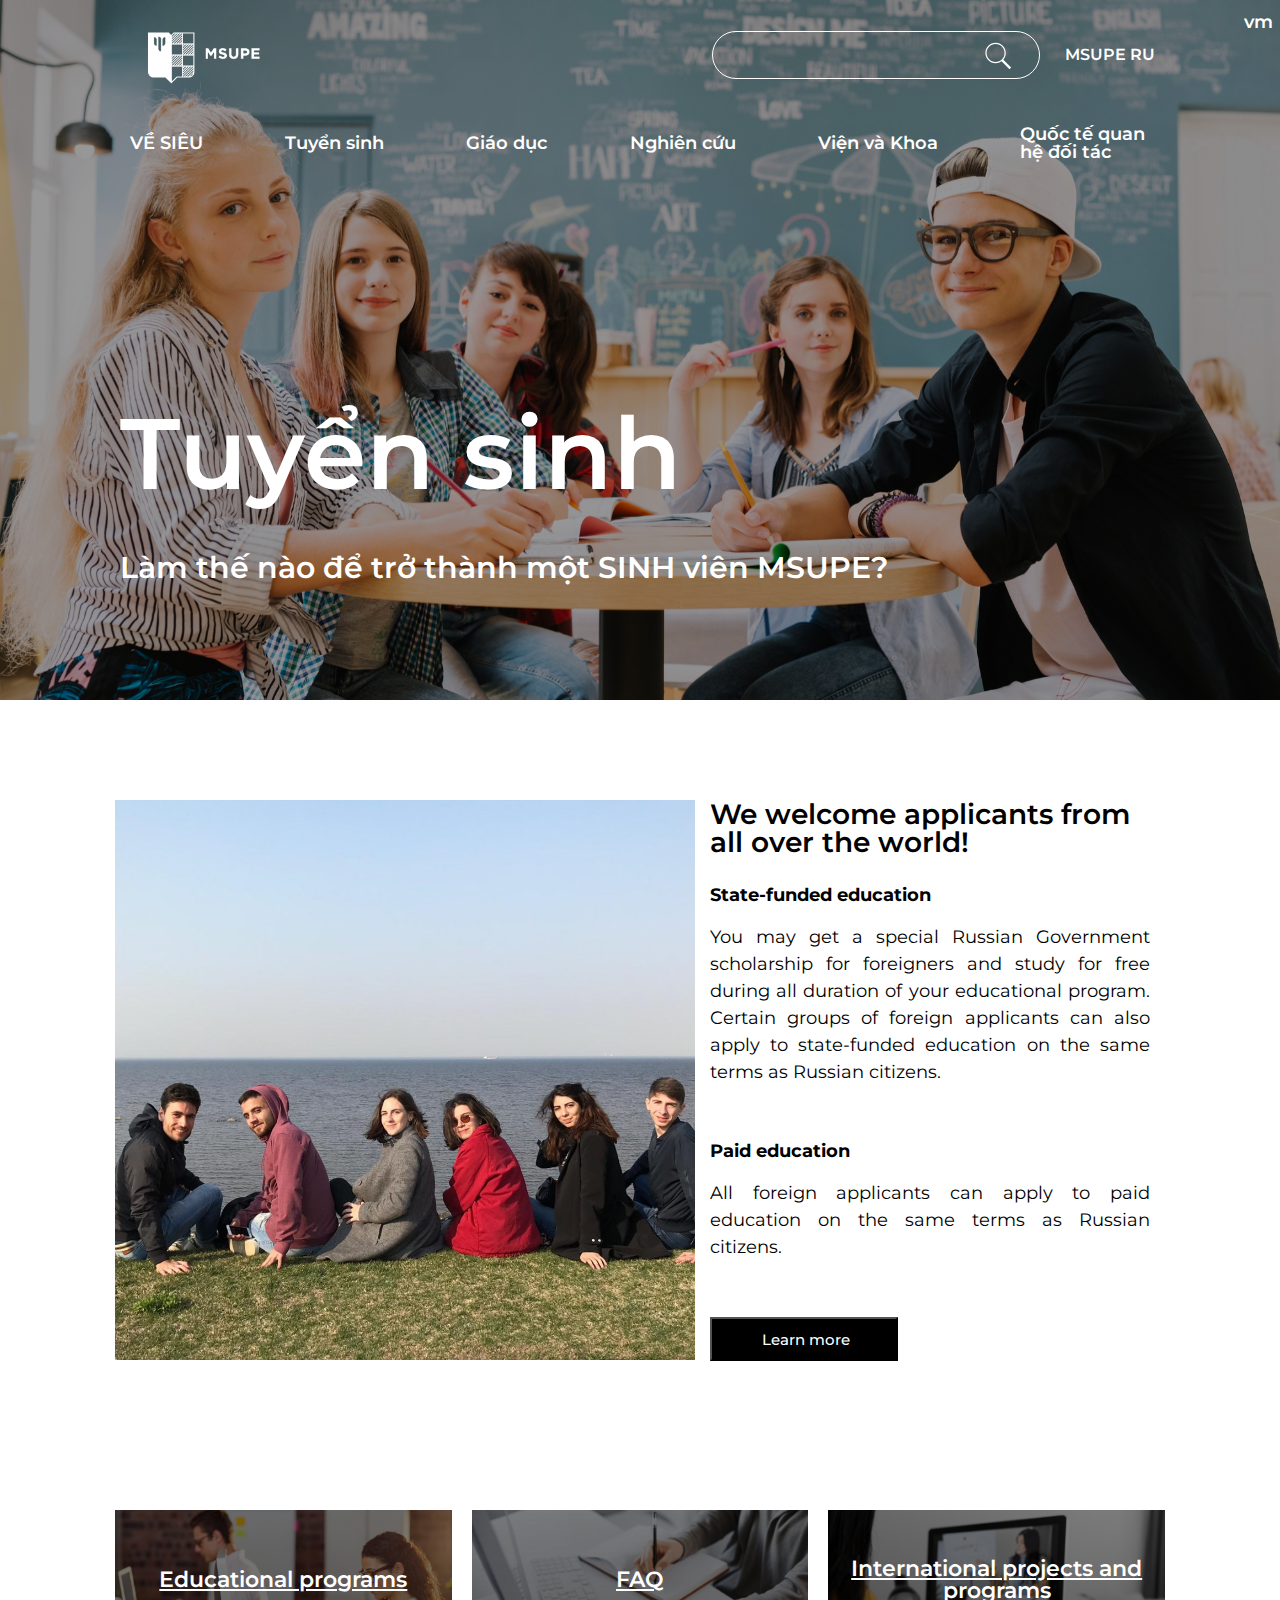
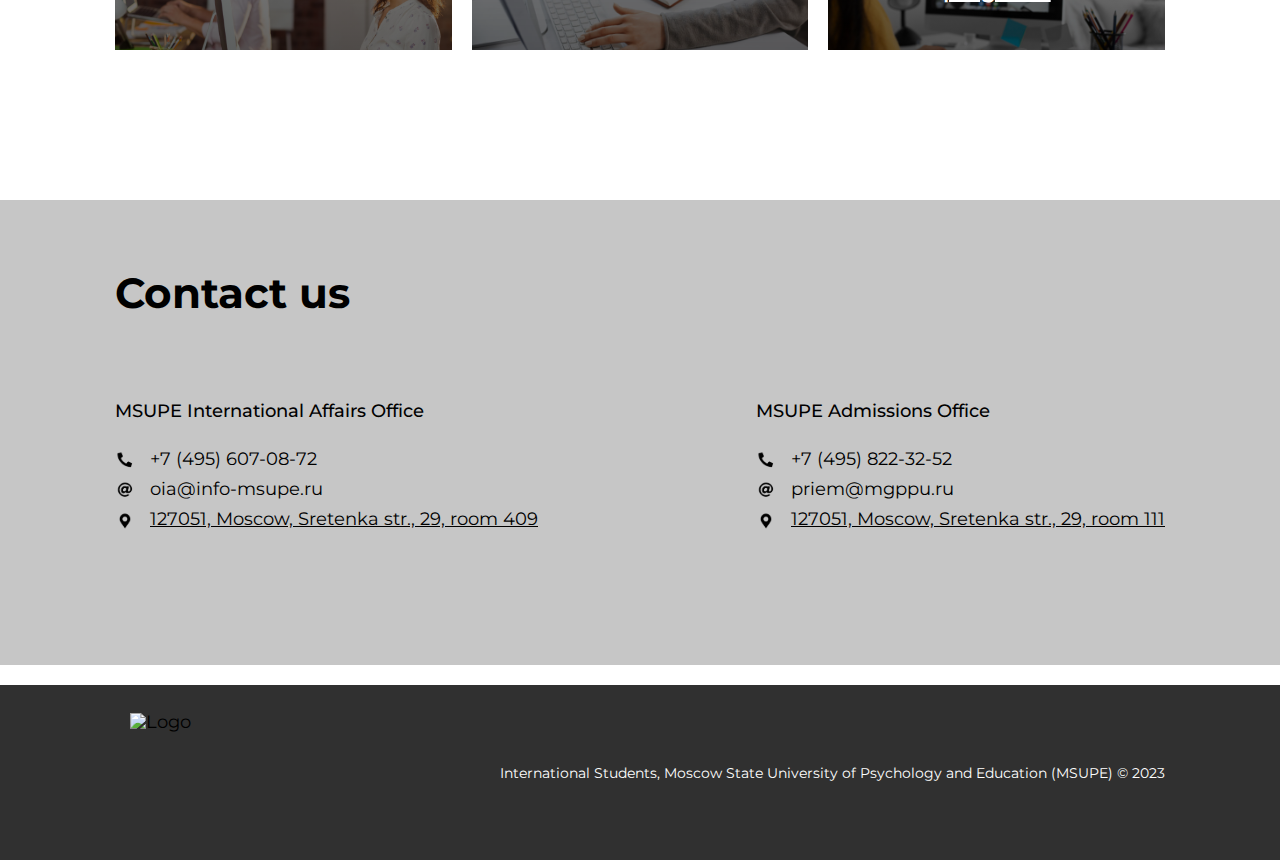
==== pages/Vietnamese/vm-index.html @ 163db1ec "Add files via upload" ====
<!DOCTYPE html>
<html lang="en">

<head>
	<title>MSUPE Copy</title>
	<meta charset="UTF-8">
	<link rel="stylesheet" href="../../scss/style.css">
</head>
<meta name="viewport" content="width=device-width">

<body>
	<div class="wrapper">
		<div class="content">
			<header class="header">
				<div class="container header__container">
					<div class="header__top top">
						<a href="#" class="top__logo">
							<img src="../../img/logo.png" alt="Logo">
						</a>
						<div href="#" class="top__language-switch">
							<a class="switch-language" href="#">
								<div class="switch-language__icon">
									<span>vm</span>
								</div>
								<div class="switch-language__menu sl-menu">
									<ul class="sl-menu__list">
										<li class="sl-menu__item">
											<a href="../../index.html">English</a></li>
										<li class="sl-menu__item">
											<a href="./vm-index.html">Vietnamese</a></li>
									</ul>
								</div>
							</a>
						</div>

						<div class="menu__icon">
							<span></span>
						</div>
						<div class="top__search search">
							<div class="search__container">
								<form>
									<div class="search__form">
										<input type="text" />
										<button type="submit">
											<img src="../../img/search2.svg" alt="searchImage">
										</button>
									</div>

								</form>
							</div>
							<div class="top__link">
								<a class="icon-link" href="https://mgppu.ru">MSUPE RU</a>
							</div>
						</div>
					</div>
					<nav class="header__menu menu">
						<nav class="menu__body">
							<ul class="menu__list">
								<li class="menu__item"><a href="https://msupe.ru/about/" class="menu__link">VỀ SIÊU</a></li>
								<li class="menu__item"><a href="https://msupe.ru/" class="menu__link">Tuyển sinh</a>
								</li>

								<li class="menu__item"><a href="https://msupe.ru/education/"
										class="menu__link">Giáo dục</a></li>
								<li class="menu__item"><a href="https://msupe.ru/research/"
										class="menu__link">Nghiên cứu</a></li>
								<li class="menu__item"><a href="https://msupe.ru/academic-departments-2/"
										class="menu__link">Viện và Khoa
									</a></li>
								<li class="menu__item"><a href="https://msupe.ru/international-cooperation-2/"
										class="menu__link">Quốc tế
										quan hệ đối tác</a></li>
						</nav>
				</div>
			</header>

			<main class="main">
				<section class="admissions">
					<div class="container admissions__container">
						<div class="admissions__body">
							<h1>Tuyển sinh</h1>
							<h2>Làm thế nào để trở thành một SINH viên MSUPE?</h2>
						</div>
					</div>
				</section>
				<section class="welcome">
					<div class="container welcome__container">
						<div class="welcome__body">
							<div class="welcome__image"></div>
							<div class="welcome__text text-welcome">
								<h3 class="text-welcome__title">We welcome applicants from all over the world!</h3>
								<div class="text-welcome__block">
									<b>State-funded education</b>
									<span>You may get a special Russian Government scholarship for foreigners and study
										for free during all duration of your educational program. Certain groups of
										foreign applicants can also apply to state-funded education on the same terms as
										Russian citizens.</span>
								</div>
								<div class="text-welcome__block">
									<b>Paid education</b>
									<span>All foreign applicants can apply to paid education on the same terms as
										Russian citizens.</span>
								</div>
								<div class="text-welcome__button">
									<button>
										<a href="https://msupe.ru/for-international-applicants/">Learn more</a>
									</button>
								</div>
							</div>
						</div>
					</div>
				</section>
				<section class="cards">
					<div class="container cards__container">
						<div class="cards__block block-cards">
							<div class="block-cards__item block-cards__item-1">
								<a href="https://msupe.ru/academic-departments-2/">Educational programs</a>
							</div>
							<div class="block-cards__item block-cards__item-2">
								<a href="https://msupe.ru/faq/">FAQ</a>
							</div>
							<div class="block-cards__item block-cards__item-3">
								<a href="https://msupe.ru/international-projects-and-programs/">International projects
									and programs</a>
							</div>


						</div>
					</div>
				</section>
				<section class="contacts">
					<div class="container contacts__container">
						<div class="contacts__body body-contacts">
							<div class="body-contacts__header">
								<h3>Contact us</h3>
							</div>
							<div class="body-contacts__block">
								<div class="body-contacts__text bc-text">
									<div class="bc-text__title">
										MSUPE International Affairs Office
									</div>
									<div class="bc-text__list bc-list">
										<div class="bc-list__number bc-item">
											+7 (495) 607-08-72
										</div>
										<div class="bc-list__email bc-item">
											oia@info-msupe.ru
										</div>
										<div class="bc-list__address bc-item">
											<a href="https://yandex.ru/maps/-/CDq96F-Q" target="_blank">
												127051, Moscow, Sretenka str., 29, room 409
											</a>
										</div>
									</div>
								</div>
								<div class="body-contacts__text bc-text">
									<div class="bc-text__title">MSUPE Admissions Office</div>
									<div class="bc-text__list bc-list">
										<div class="bc-list__number bc-item">
											+7 (495) 822-32-52</div>
										<div class="bc-list__email bc-item">
											priem@mgppu.ru</div>
										<div class="bc-list__address bc-item">
											<a href="https://yandex.ru/maps/-/CDq96F-Q" target="_blank">
												127051, Moscow, Sretenka str., 29, room 111
											</a>
										</div>
									</div>
								</div>
							</div>
						</div>
					</div>
				</section>
			</main>
			<script type="text/javascript" charset="utf-8" async
				src="https://api-maps.yandex.ru/services/constructor/1.0/js/?um=constructor%3A1d8b262036889a4906f381c5f42035f99e3a7af59d61a1822eb69a00954217e3&amp;width=100%&amp;height=400&amp;lang=ru_RU&amp;scroll=true&amp;loading=lazy"></script>
			<footer class="footer">
				<div class="container footer__container">
					<div class="footer__logo">
						<img src="./img/logo-large.png" alt="Logo">

					</div>
					<div class="footer__text">International Students, Moscow State University of Psychology and
						Education (MSUPE) © 2023</div>
				</div>
			</footer>
		</div>
	</div>
</body>
<!--JS-->

<script src="../../js/script.js"></script>

</html>
---- scss/style.css ----
@charset "UTF-8";
/* Указываем box sizing */
@import url("https://fonts.googleapis.com/css2?family=Montserrat:wght@400;500;600;700&display=swap");
*,
*::before,
*::after {
  box-sizing: border-box;
}

/* Убираем внутренние отступы */
ul[class],
ol[class] {
  padding: 0;
}

/* Убираем внешние отступы */
body,
h1,
h2,
h3,
h4,
p,
ul[class],
ol[class],
li,
figure,
figcaption,
blockquote,
dl,
dd {
  margin: 0;
}

/* Выставляем основные настройки по-умолчанию для body */
body {
  min-height: 100vh;
  scroll-behavior: smooth;
  text-rendering: optimizeSpeed;
  line-height: 1.5;
}

/* Удаляем стандартную стилизацию для всех ul и il, у которых есть атрибут class*/
ul[class],
ol[class] {
  list-style: none;
}

/* Элементы a, у которых нет класса, сбрасываем до дефолтных стилей */
a:not([class]) {
  text-decoration-skip-ink: auto;
}

/* Упрощаем работу с изображениями */
img {
  display: block;
}

/* Указываем понятную периодичность в потоке данных у article*/
article > * + * {
  margin-top: 1em;
}

/* Наследуем шрифты для инпутов и кнопок */
input,
button,
textarea,
select {
  font: inherit;
}

/* Удаляем все анимации и переходы для людей, которые предпочитай их не использовать */
@media (prefers-reduced-motion: reduce) {
  * {
    animation-duration: 0.01ms !important;
    animation-iteration-count: 1 !important;
    transition-duration: 0.01ms !important;
    scroll-behavior: auto !important;
  }
}
html,
body {
  height: 100%;
  line-height: 1;
  font-size: 62.5%;
}

body {
  font-family: "Montserrat", sans-serif;
  color: #000000;
}

body._lock {
  overflow: hidden;
}

.wrapper {
  overflow: hidden;
  min-height: 100%;
  display: flex;
  flex-direction: column;
}

.content {
  font-size: 1.8rem;
  flex: 1 1 auto;
}

.container {
  max-width: 108rem;
  margin: 0 auto;
  padding: 0rem 1.5rem;
}

/* PC + LAPTOP*/
@media (max-width: 1087px) {
  .container {
    max-width: 970px;
  }
  .welcome__image {
    height: 42rem;
    width: 46rem;
  }
}
/* TABLET */
@media (max-width: 991.98px) {
  .welcome__body {
    display: flex;
    flex-direction: column;
  }
  .menu__list {
    margin: 0rem 0rem 0rem 1rem;
  }
  .container {
    max-width: 750px;
  }
}
/* MOBILE */
@media (max-width: 767.98px) {
  .container {
    max-width: none;
  }
}
.header {
  position: absolute;
  width: 100%;
  top: 0;
  left: 0;
  z-index: 50;
  font-size: 1.6rem;
  font-weight: 600;
}
.header a {
  color: #fff;
  text-decoration: none;
}

.top {
  display: flex;
  justify-content: space-between;
  align-items: center;
  padding: 1rem;
}
.top__logo img {
  height: 9rem;
  width: 16rem;
}
.top .search__container {
  border: 1px solid #fff;
  border-radius: 25px;
  display: inline-flex;
  padding: 0px 20px;
  justify-content: space-between;
  align-items: center;
}
.top .search__form {
  border: none;
}
.top .search__form input {
  height: 4.6rem;
  width: 24rem;
  border: none;
  outline: none;
  background: transparent;
}
.top .search__form input:focus {
  color: #fff;
}
.top .search__form button {
  background: transparent;
  vertical-align: middle;
  border: none;
  cursor: pointer;
}
.top .search__form img {
  width: 30px;
}
.top__search {
  display: flex;
  flex-direction: row;
  justify-content: center;
  align-items: center;
}
.top .icon-link {
  padding-left: 2.5rem;
}

/*................................................*/
.switch-language {
  position: absolute;
  top: 0;
  right: 0;
  padding: 0.2rem;
}
.switch-language__icon {
  display: flex;
  justify-content: center;
  align-items: center;
  font-size: 1.8rem;
  width: 40px;
  height: 40px;
  position: relative;
  cursor: pointer;
}
.switch-language__menu {
  position: absolute;
  top: -70%;
  right: 0;
  display: block;
  transition: all 0.5s ease 0s;
  transform: rotate(45deg) translate(0px, 50%);
}
.switch-language__menu._active {
  top: 35px;
  right: 0;
  padding: 1rem;
  border-radius: 5px;
  background-color: rgba(0, 0, 0, 0.2901960784);
  transform: rotate(0) translate(0px, 50%);
}

.sl-menu__item {
  margin-bottom: 1rem;
}
.sl-menu__item:last-child {
  margin-bottom: 0;
}

/*................................................*/
.icon-menu {
  display: none;
}

/*................................................*/
.menu {
  display: flex;
  justify-content: space-between;
  align-items: center;
  font-size: 1.8rem;
  padding: 1.5rem;
}
.menu__body {
  width: 100%;
}
.menu__list {
  display: flex;
  width: 100%;
  flex-direction: row;
  justify-content: space-between;
  align-items: center;
}
.menu__item {
  max-width: 13rem;
}
.menu__item a {
  cursor: pointer;
}

.admissions {
  height: 70rem;
  width: 100%;
  background-repeat: no-repeat;
  background-position-y: 50%;
  background-size: cover;
  background-image: linear-gradient(to bottom, rgba(0, 0, 0, 0.4), rgba(0, 0, 0, 0.4)), url("../img/admissions/admissions.jpg");
  margin-bottom: 10rem;
}
.admissions__container {
  padding: 15.3rem 0rem 5.6rem 0rem;
  display: flex;
  flex-wrap: wrap;
  align-items: center;
}
.admissions__body h1 {
  margin: 23rem 0 3rem 0;
  color: #ffffff;
  font-family: "Montserrat", Sans-serif;
  font-size: 10rem;
  font-weight: 600;
  padding: 2rem 0 0 2rem;
}
.admissions__body h2 {
  color: #ffffff;
  font-family: "Montserrat", Sans-serif;
  font-size: 3rem;
  font-weight: 600;
  padding: 2rem 0 0 2rem;
}

.welcome__body {
  display: grid;
  grid-template-columns: 1fr 1fr;
  flex-direction: row;
  flex-wrap: nowrap;
}
.welcome__image {
  height: 56rem;
  width: 58rem;
  background: #fff url("../img/welcome/welcome-image.jpeg") no-repeat;
  background-position-x: center;
  background-size: cover;
  object-fit: cover;
  object-position: center center;
}
.welcome__text {
  padding: 0 1.5rem 1.5rem 1.5rem;
  display: flex;
  flex-direction: column;
  min-height: 100%;
  max-height: 56rem;
}

.text-welcome__title {
  color: #000000;
  font-family: "Montserrat", Sans-serif;
  font-size: 2.8rem;
  font-weight: 600;
  margin-bottom: 3rem;
}
.text-welcome__block {
  display: flex;
  flex-direction: column;
  flex: 1 1 auto;
}
.text-welcome__block b {
  color: #000000;
  font-family: "Montserrat", Sans-serif;
  font-size: 1.8rem;
  font-weight: 700;
  margin-bottom: 2rem;
}
.text-welcome__block span {
  color: #000000;
  font-family: "Montserrat", Sans-serif;
  font-size: 1.8rem;
  font-weight: 400;
  margin-bottom: 5.58rem;
  text-align: justify;
  line-height: 1.5em;
}
.text-welcome__block:last-child {
  display: flex;
  margin: 0;
  flex: 0 0 auto;
}
@media (max-width: 1087.98px) {
  .text-welcome .text-welcome__block span {
    margin-bottom: 1.47rem;
  }
  .text-welcome .body-contacts__header {
    margin: 3rem 0 4rem 0;
  }
}
.text-welcome__button button {
  padding: 1.1rem 5rem 1.1rem 5rem;
  max-width: 18.8rem;
  background-color: #000000;
  cursor: pointer;
  white-space: nowrap;
}
.text-welcome__button a {
  font-family: "Montserrat", Sans-serif;
  font-weight: 500;
  font-size: 1.5rem;
  text-decoration: none;
  color: #fff;
}

.cards {
  margin: 15rem 0;
}

.block-cards {
  display: flex;
  flex-direction: row;
  justify-content: space-between;
  align-items: center;
  gap: 2rem;
}
.block-cards__item {
  height: 14rem;
  width: 37rem;
  display: flex;
  justify-content: center;
  align-items: center;
}
.block-cards__item a {
  color: #fff;
  font-size: 2.2rem;
  font-weight: 600;
  text-align: center;
}
.block-cards__item-1 {
  background: linear-gradient(to bottom, rgba(0, 0, 0, 0.5), rgba(0, 0, 0, 0.6)), url("../img/cards/1.jpg");
  background-position-y: 20%;
  background-size: cover;
  text-align: center;
}
.block-cards__item-2 {
  background: linear-gradient(to bottom, rgba(0, 0, 0, 0.5), rgba(0, 0, 0, 0.6)), url("../img/cards/2.jpg");
  background-size: cover;
  background-position-y: 40%;
}
.block-cards__item-3 {
  background: linear-gradient(to bottom, rgba(0, 0, 0, 0.5), rgba(0, 0, 0, 0.6)), url("../img/cards/3.jpg");
  background-size: cover;
}

.contacts {
  margin-bottom: 2rem;
  height: 46.5rem;
  width: 100%;
  background-color: #c6c6c6;
}

.body-contacts {
  display: flex;
  flex-direction: column;
}
.body-contacts__header {
  margin: 7rem 0 8.5rem 0;
  color: #000000;
  font-family: "Montserrat", Sans-serif;
  font-size: 36px;
  font-weight: 400;
  line-height: 1.3em;
}
.body-contacts__block {
  display: flex;
  justify-content: space-between;
  align-items: center;
  flex-direction: row;
}
.body-contacts__text {
  display: flex;
  flex-direction: column;
}

.bc-text__title {
  margin-bottom: 3rem;
  color: #000000;
  font-family: "Montserrat", Sans-serif;
  font-size: 18px;
  font-weight: 500;
}

.bc-item {
  margin-bottom: 1rem;
}

.bc-list a {
  text-decoration: underline;
  color: #000;
}
.bc-list__number::before {
  content: "";
  display: inline-block;
  margin-right: 10px;
  width: 2rem;
  height: 2rem;
  background-image: url("../img/contacts/phone.png");
  background-position: center;
  background-size: cover;
  background-repeat: no-repeat;
  vertical-align: middle;
}
.bc-list__email::before {
  content: "";
  display: inline-block;
  margin-right: 10px;
  width: 2rem;
  height: 2rem;
  background-image: url("../img/contacts/email.png");
  background-position: center;
  background-size: cover;
  background-repeat: no-repeat;
  vertical-align: middle;
}
.bc-list__address::before {
  content: "";
  display: inline-block;
  margin-right: 10px;
  width: 2rem;
  height: 2rem;
  background-image: url("../img/contacts/map.png");
  background-position: center;
  background-size: cover;
  background-repeat: no-repeat;
  vertical-align: middle;
}

.footer {
  margin-top: 2rem;
  background-color: #303030;
  height: 17.5rem;
  width: 100%;
  display: flex;
  justify-content: space-between;
  align-items: center;
}
.footer__container {
  width: 100%;
  display: flex;
  flex-direction: row;
  justify-content: space-between;
  align-items: center;
}
.footer__logo {
  display: flex;
  justify-content: center;
  align-items: center;
  height: 13rem;
  width: 23rem;
}
.footer__logo img {
  height: 12rem;
  width: 20rem;
}
.footer__text {
  font-size: 1.4rem;
  color: #fff;
}

/* TABLET */
@media (max-width: 991.98px) {
  .admissions {
    margin-bottom: 5rem;
  }
  .admissions h1 {
    margin-top: 28rem;
  }
  .welcome {
    display: flex;
  }
  .welcome__container {
    max-width: 100% !important;
  }
  .welcome__body {
    display: flex;
    flex-direction: column;
    justify-content: center;
    align-items: start;
    max-width: 750px;
  }
  .welcome__image {
    max-height: 100%;
    width: 100%;
    object-fit: cover;
    background-size: contain;
  }
  .text-welcome__title {
    margin: 2rem 0rem 2rem 0rem;
  }
  .text-welcome__block span {
    margin-bottom: 3rem;
  }
  .text-welcome__block:last-child {
    margin-bottom: 2rem;
  }
  .cards {
    margin: 5rem 0rem;
  }
  .contacts {
    padding: 4rem 0;
    height: auto;
  }
  .body-contacts__header {
    margin: 0rem 0rem 5rem 0rem;
  }
  .body-contacts__text {
    margin-right: 3rem;
  }
  .body-contacts__text:last-child {
    padding-right: 0;
  }
  .container {
    max-width: 750px;
  }
  .menu__list {
    margin: 0rem 0rem 0rem 1rem;
    border-radius: 25px;
    display: flex;
    gap: 2rem;
    justify-content: start;
    align-items: start;
    flex-direction: column;
  }
  .menu__item {
    margin-bottom: 1rem;
  }
  .menu__link {
    padding: 1rem;
    border-radius: 25px;
    text-wrap: nowrap;
  }
  .block-cards {
    flex-direction: row;
  }
}
@media (max-width: 690.98px) {
  .switch-language {
    top: 25%;
  }
  .switch-language__menu._active {
    top: 30%;
  }
  .admissions__body h1 {
    font-size: 5.2rem;
    margin: 35rem 0rem 1rem 0rem;
  }
  .admissions__body h2 {
    font-size: 2.6rem;
  }
  .icon-link {
    display: none;
  }
  .welcome__image {
    max-height: 50%;
    width: 100%;
    object-fit: cover;
    background-size: contain;
    object-position: bottom;
  }
  .contacts {
    padding: 4rem 0;
  }
  .body-contacts__block {
    margin-left: -4rem;
    flex-direction: column;
  }
  .body-contacts__header {
    margin: 0rem 0rem 3rem 0.5rem;
  }
  .body-contacts__text {
    margin-bottom: 4rem;
  }
  .body-contacts__text:last-child {
    margin-bottom: 0;
  }
  .bc-text__title {
    margin-bottom: 2rem;
  }
  .search__container {
    height: 5rem;
    width: 24rem;
  }
  .search__form input {
    position: relative;
    top: 1.5rem;
    left: -1.2rem;
    width: 18rem !important;
  }
  .search__form button {
    position: relative;
    top: -2.2rem;
    left: 16rem;
  }
  .search__form img {
    width: 30px;
  }
  .block-cards {
    flex-direction: column;
    align-items: start;
  }
  .block-cards__item {
    width: 100%;
  }
  .footer__container {
    display: flex;
    flex-direction: column;
    text-align: center;
    padding: 2rem 2rem 5rem 2rem;
  }
}
@media (max-width: 499.98px) {
  .container {
    padding: 0;
  }
  .switch-language {
    top: 65%;
  }
  .switch-language__menu._active {
    top: 70%;
  }
  .menu__icon {
    z-index: 5;
    display: block;
    position: relative;
    width: 40px;
    height: 28px;
    cursor: pointer;
    margin-left: -30px;
  }
  .menu__icon span,
  .menu__icon::before,
  .menu__icon::after {
    left: 0;
    position: absolute;
    height: 10%;
    width: 100%;
    transition: all 0.3s ease 0s;
    background-color: #fff;
  }
  .menu__icon::before,
  .menu__icon::after {
    content: "";
  }
  .menu__icon::before {
    top: 0;
  }
  .menu__icon::after {
    bottom: 0;
  }
  .menu__icon span {
    top: 50%;
    transform: scale(1) translate(0px, -50%);
  }
  .menu__icon._active span {
    transform: scale(0) translate(0px, -50%);
  }
  .menu__icon._active::before {
    top: 48%;
    transform: rotate(-45deg) translate(0px, -50%);
  }
  .menu__icon._active::after {
    bottom: 50%;
    transform: rotate(45deg) translate(0px, 50%);
  }
  /*----------------------------------*/
  .top {
    margin: 2rem 0 0 1rem;
    flex-direction: row;
    align-items: center;
  }
  .top__logo {
    margin: 0;
    display: none;
  }
  .menu {
    margin: 0;
  }
  .menu__body {
    position: absolute;
    top: 110%;
    left: -100%;
    transition: left 1s ease 0s;
  }
  .menu__body._active {
    top: 110%;
    left: 0%;
  }
  .menu__list {
    width: 100%;
    gap: 2rem;
    font-size: 1.8rem;
    text-wrap: nowrap;
    white-space: nowrap;
  }
  .menu__item {
    width: 100%;
    text-wrap: nowrap;
    white-space: nowrap;
  }
  .menu__link {
    width: 100%;
    text-wrap: nowrap;
    white-space: nowrap;
  }
  .menu__link a {
    width: 100%;
    text-wrap: nowrap;
    white-space: nowrap;
  }
  .admissions__container {
    padding: 0;
  }
  .admissions__body h1 {
    margin: 45rem 0rem 1rem 0rem;
    font-size: 4.8rem;
  }
  .cards {
    margin-top: 8rem;
  }
  .welcome__image {
    object-fit: cover;
    object-position: top;
    background-size: contain;
  }
  .welcome__text {
    margin-top: -20rem;
  }
  .body-contacts__header {
    margin: 0rem 0rem 3rem 1rem;
  }
  .body-contacts__block {
    padding: 0rem 2rem;
    margin-left: 0;
  }
}
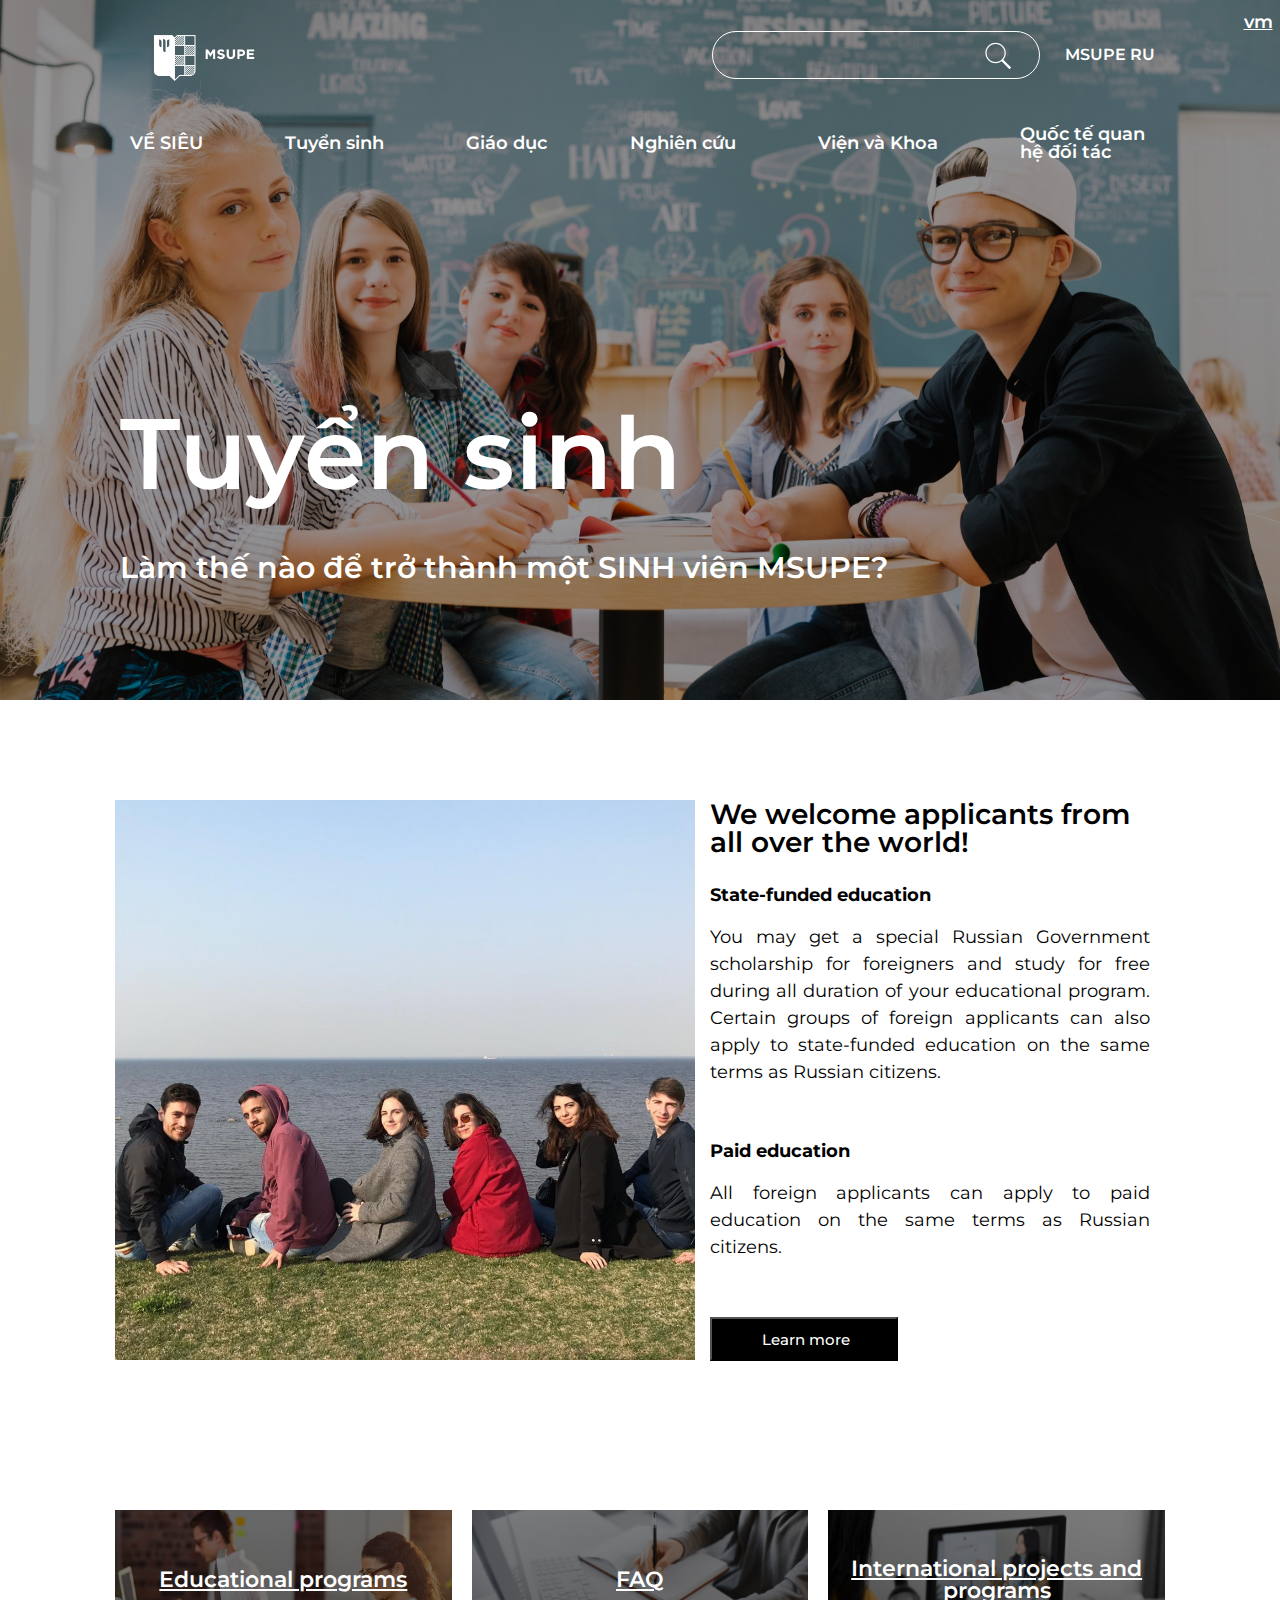
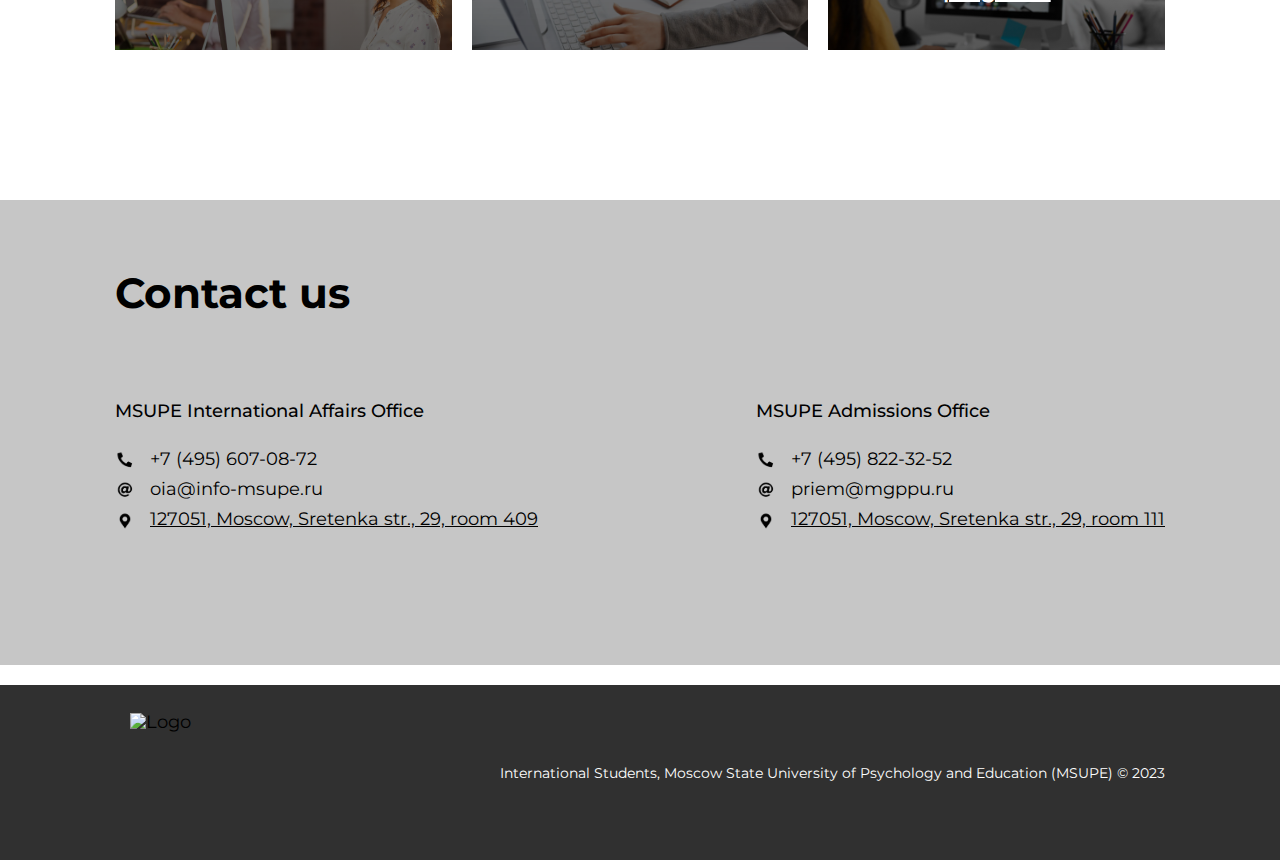
==== commit bdcc024a: "# insted of links to msupe wp for vn page admissions" ====
--- a/pages/Vietnamese/vm-index.html
+++ b/pages/Vietnamese/vm-index.html
@@ -14,7 +14,7 @@
 			<header class="header">
 				<div class="container header__container">
 					<div class="header__top top">
-						<a href="#" class="top__logo">
+						<a href="./vm-index.html" class="top__logo">
 							<img src="../../img/logo.png" alt="Logo">
 						</a>
 						<div href="#" class="top__language-switch">
@@ -56,18 +56,18 @@
 					<nav class="header__menu menu">
 						<nav class="menu__body">
 							<ul class="menu__list">
-								<li class="menu__item"><a href="https://msupe.ru/about/" class="menu__link">VỀ SIÊU</a></li>
-								<li class="menu__item"><a href="https://msupe.ru/" class="menu__link">Tuyển sinh</a>
+								<li class="menu__item"><a href="#" class="menu__link">VỀ SIÊU</a></li>
+								<li class="menu__item"><a href="#" class="menu__link">Tuyển sinh</a>
 								</li>
 
-								<li class="menu__item"><a href="https://msupe.ru/education/"
+								<li class="menu__item"><a href="#"
 										class="menu__link">Giáo dục</a></li>
-								<li class="menu__item"><a href="https://msupe.ru/research/"
+								<li class="menu__item"><a href="#"
 										class="menu__link">Nghiên cứu</a></li>
-								<li class="menu__item"><a href="https://msupe.ru/academic-departments-2/"
+								<li class="menu__item"><a href="#"
 										class="menu__link">Viện và Khoa
 									</a></li>
-								<li class="menu__item"><a href="https://msupe.ru/international-cooperation-2/"
+								<li class="menu__item"><a href="#"
 										class="menu__link">Quốc tế
 										quan hệ đối tác</a></li>
 						</nav>
--- a/scss/style.css
+++ b/scss/style.css
@@ -1,818 +1,850 @@
-@charset "UTF-8";
-/* Указываем box sizing */
-@import url("https://fonts.googleapis.com/css2?family=Montserrat:wght@400;500;600;700&display=swap");
-*,
-*::before,
-*::after {
-  box-sizing: border-box;
-}
-
-/* Убираем внутренние отступы */
-ul[class],
-ol[class] {
-  padding: 0;
-}
-
-/* Убираем внешние отступы */
-body,
-h1,
-h2,
-h3,
-h4,
-p,
-ul[class],
-ol[class],
-li,
-figure,
-figcaption,
-blockquote,
-dl,
-dd {
-  margin: 0;
-}
-
-/* Выставляем основные настройки по-умолчанию для body */
-body {
-  min-height: 100vh;
-  scroll-behavior: smooth;
-  text-rendering: optimizeSpeed;
-  line-height: 1.5;
-}
-
-/* Удаляем стандартную стилизацию для всех ul и il, у которых есть атрибут class*/
-ul[class],
-ol[class] {
-  list-style: none;
-}
-
-/* Элементы a, у которых нет класса, сбрасываем до дефолтных стилей */
-a:not([class]) {
-  text-decoration-skip-ink: auto;
-}
-
-/* Упрощаем работу с изображениями */
-img {
-  display: block;
-}
-
-/* Указываем понятную периодичность в потоке данных у article*/
-article > * + * {
-  margin-top: 1em;
-}
-
-/* Наследуем шрифты для инпутов и кнопок */
-input,
-button,
-textarea,
-select {
-  font: inherit;
-}
-
-/* Удаляем все анимации и переходы для людей, которые предпочитай их не использовать */
-@media (prefers-reduced-motion: reduce) {
-  * {
-    animation-duration: 0.01ms !important;
-    animation-iteration-count: 1 !important;
-    transition-duration: 0.01ms !important;
-    scroll-behavior: auto !important;
-  }
-}
-html,
-body {
-  height: 100%;
-  line-height: 1;
-  font-size: 62.5%;
-}
-
-body {
-  font-family: "Montserrat", sans-serif;
-  color: #000000;
-}
-
-body._lock {
-  overflow: hidden;
-}
-
-.wrapper {
-  overflow: hidden;
-  min-height: 100%;
-  display: flex;
-  flex-direction: column;
-}
-
-.content {
-  font-size: 1.8rem;
-  flex: 1 1 auto;
-}
-
-.container {
-  max-width: 108rem;
-  margin: 0 auto;
-  padding: 0rem 1.5rem;
-}
-
-/* PC + LAPTOP*/
-@media (max-width: 1087px) {
-  .container {
-    max-width: 970px;
-  }
-  .welcome__image {
-    height: 42rem;
-    width: 46rem;
-  }
-}
-/* TABLET */
-@media (max-width: 991.98px) {
-  .welcome__body {
-    display: flex;
-    flex-direction: column;
-  }
-  .menu__list {
-    margin: 0rem 0rem 0rem 1rem;
-  }
-  .container {
-    max-width: 750px;
-  }
-}
-/* MOBILE */
-@media (max-width: 767.98px) {
-  .container {
-    max-width: none;
-  }
-}
-.header {
-  position: absolute;
-  width: 100%;
-  top: 0;
-  left: 0;
-  z-index: 50;
-  font-size: 1.6rem;
-  font-weight: 600;
-}
-.header a {
-  color: #fff;
-  text-decoration: none;
-}
-
-.top {
-  display: flex;
-  justify-content: space-between;
-  align-items: center;
-  padding: 1rem;
-}
-.top__logo img {
-  height: 9rem;
-  width: 16rem;
-}
-.top .search__container {
-  border: 1px solid #fff;
-  border-radius: 25px;
-  display: inline-flex;
-  padding: 0px 20px;
-  justify-content: space-between;
-  align-items: center;
-}
-.top .search__form {
-  border: none;
-}
-.top .search__form input {
-  height: 4.6rem;
-  width: 24rem;
-  border: none;
-  outline: none;
-  background: transparent;
-}
-.top .search__form input:focus {
-  color: #fff;
-}
-.top .search__form button {
-  background: transparent;
-  vertical-align: middle;
-  border: none;
-  cursor: pointer;
-}
-.top .search__form img {
-  width: 30px;
-}
-.top__search {
-  display: flex;
-  flex-direction: row;
-  justify-content: center;
-  align-items: center;
-}
-.top .icon-link {
-  padding-left: 2.5rem;
-}
-
-/*................................................*/
-.switch-language {
-  position: absolute;
-  top: 0;
-  right: 0;
-  padding: 0.2rem;
-}
-.switch-language__icon {
-  display: flex;
-  justify-content: center;
-  align-items: center;
-  font-size: 1.8rem;
-  width: 40px;
-  height: 40px;
-  position: relative;
-  cursor: pointer;
-}
-.switch-language__menu {
-  position: absolute;
-  top: -70%;
-  right: 0;
-  display: block;
-  transition: all 0.5s ease 0s;
-  transform: rotate(45deg) translate(0px, 50%);
-}
-.switch-language__menu._active {
-  top: 35px;
-  right: 0;
-  padding: 1rem;
-  border-radius: 5px;
-  background-color: rgba(0, 0, 0, 0.2901960784);
-  transform: rotate(0) translate(0px, 50%);
-}
-
-.sl-menu__item {
-  margin-bottom: 1rem;
-}
-.sl-menu__item:last-child {
-  margin-bottom: 0;
-}
-
-/*................................................*/
-.icon-menu {
-  display: none;
-}
-
-/*................................................*/
-.menu {
-  display: flex;
-  justify-content: space-between;
-  align-items: center;
-  font-size: 1.8rem;
-  padding: 1.5rem;
-}
-.menu__body {
-  width: 100%;
-}
-.menu__list {
-  display: flex;
-  width: 100%;
-  flex-direction: row;
-  justify-content: space-between;
-  align-items: center;
-}
-.menu__item {
-  max-width: 13rem;
-}
-.menu__item a {
-  cursor: pointer;
-}
-
-.admissions {
-  height: 70rem;
-  width: 100%;
-  background-repeat: no-repeat;
-  background-position-y: 50%;
-  background-size: cover;
-  background-image: linear-gradient(to bottom, rgba(0, 0, 0, 0.4), rgba(0, 0, 0, 0.4)), url("../img/admissions/admissions.jpg");
-  margin-bottom: 10rem;
-}
-.admissions__container {
-  padding: 15.3rem 0rem 5.6rem 0rem;
-  display: flex;
-  flex-wrap: wrap;
-  align-items: center;
-}
-.admissions__body h1 {
-  margin: 23rem 0 3rem 0;
-  color: #ffffff;
-  font-family: "Montserrat", Sans-serif;
-  font-size: 10rem;
-  font-weight: 600;
-  padding: 2rem 0 0 2rem;
-}
-.admissions__body h2 {
-  color: #ffffff;
-  font-family: "Montserrat", Sans-serif;
-  font-size: 3rem;
-  font-weight: 600;
-  padding: 2rem 0 0 2rem;
-}
-
-.welcome__body {
-  display: grid;
-  grid-template-columns: 1fr 1fr;
-  flex-direction: row;
-  flex-wrap: nowrap;
-}
-.welcome__image {
-  height: 56rem;
-  width: 58rem;
-  background: #fff url("../img/welcome/welcome-image.jpeg") no-repeat;
-  background-position-x: center;
-  background-size: cover;
-  object-fit: cover;
-  object-position: center center;
-}
-.welcome__text {
-  padding: 0 1.5rem 1.5rem 1.5rem;
-  display: flex;
-  flex-direction: column;
-  min-height: 100%;
-  max-height: 56rem;
-}
-
-.text-welcome__title {
-  color: #000000;
-  font-family: "Montserrat", Sans-serif;
-  font-size: 2.8rem;
-  font-weight: 600;
-  margin-bottom: 3rem;
-}
-.text-welcome__block {
-  display: flex;
-  flex-direction: column;
-  flex: 1 1 auto;
-}
-.text-welcome__block b {
-  color: #000000;
-  font-family: "Montserrat", Sans-serif;
-  font-size: 1.8rem;
-  font-weight: 700;
-  margin-bottom: 2rem;
-}
-.text-welcome__block span {
-  color: #000000;
-  font-family: "Montserrat", Sans-serif;
-  font-size: 1.8rem;
-  font-weight: 400;
-  margin-bottom: 5.58rem;
-  text-align: justify;
-  line-height: 1.5em;
-}
-.text-welcome__block:last-child {
-  display: flex;
-  margin: 0;
-  flex: 0 0 auto;
-}
-@media (max-width: 1087.98px) {
-  .text-welcome .text-welcome__block span {
-    margin-bottom: 1.47rem;
-  }
-  .text-welcome .body-contacts__header {
-    margin: 3rem 0 4rem 0;
-  }
-}
-.text-welcome__button button {
-  padding: 1.1rem 5rem 1.1rem 5rem;
-  max-width: 18.8rem;
-  background-color: #000000;
-  cursor: pointer;
-  white-space: nowrap;
-}
-.text-welcome__button a {
-  font-family: "Montserrat", Sans-serif;
-  font-weight: 500;
-  font-size: 1.5rem;
-  text-decoration: none;
-  color: #fff;
-}
-
-.cards {
-  margin: 15rem 0;
-}
-
-.block-cards {
-  display: flex;
-  flex-direction: row;
-  justify-content: space-between;
-  align-items: center;
-  gap: 2rem;
-}
-.block-cards__item {
-  height: 14rem;
-  width: 37rem;
-  display: flex;
-  justify-content: center;
-  align-items: center;
-}
-.block-cards__item a {
-  color: #fff;
-  font-size: 2.2rem;
-  font-weight: 600;
-  text-align: center;
-}
-.block-cards__item-1 {
-  background: linear-gradient(to bottom, rgba(0, 0, 0, 0.5), rgba(0, 0, 0, 0.6)), url("../img/cards/1.jpg");
-  background-position-y: 20%;
-  background-size: cover;
-  text-align: center;
-}
-.block-cards__item-2 {
-  background: linear-gradient(to bottom, rgba(0, 0, 0, 0.5), rgba(0, 0, 0, 0.6)), url("../img/cards/2.jpg");
-  background-size: cover;
-  background-position-y: 40%;
-}
-.block-cards__item-3 {
-  background: linear-gradient(to bottom, rgba(0, 0, 0, 0.5), rgba(0, 0, 0, 0.6)), url("../img/cards/3.jpg");
-  background-size: cover;
-}
-
-.contacts {
-  margin-bottom: 2rem;
-  height: 46.5rem;
-  width: 100%;
-  background-color: #c6c6c6;
-}
-
-.body-contacts {
-  display: flex;
-  flex-direction: column;
-}
-.body-contacts__header {
-  margin: 7rem 0 8.5rem 0;
-  color: #000000;
-  font-family: "Montserrat", Sans-serif;
-  font-size: 36px;
-  font-weight: 400;
-  line-height: 1.3em;
-}
-.body-contacts__block {
-  display: flex;
-  justify-content: space-between;
-  align-items: center;
-  flex-direction: row;
-}
-.body-contacts__text {
-  display: flex;
-  flex-direction: column;
-}
-
-.bc-text__title {
-  margin-bottom: 3rem;
-  color: #000000;
-  font-family: "Montserrat", Sans-serif;
-  font-size: 18px;
-  font-weight: 500;
-}
-
-.bc-item {
-  margin-bottom: 1rem;
-}
-
-.bc-list a {
-  text-decoration: underline;
-  color: #000;
-}
-.bc-list__number::before {
-  content: "";
-  display: inline-block;
-  margin-right: 10px;
-  width: 2rem;
-  height: 2rem;
-  background-image: url("../img/contacts/phone.png");
-  background-position: center;
-  background-size: cover;
-  background-repeat: no-repeat;
-  vertical-align: middle;
-}
-.bc-list__email::before {
-  content: "";
-  display: inline-block;
-  margin-right: 10px;
-  width: 2rem;
-  height: 2rem;
-  background-image: url("../img/contacts/email.png");
-  background-position: center;
-  background-size: cover;
-  background-repeat: no-repeat;
-  vertical-align: middle;
-}
-.bc-list__address::before {
-  content: "";
-  display: inline-block;
-  margin-right: 10px;
-  width: 2rem;
-  height: 2rem;
-  background-image: url("../img/contacts/map.png");
-  background-position: center;
-  background-size: cover;
-  background-repeat: no-repeat;
-  vertical-align: middle;
-}
-
-.footer {
-  margin-top: 2rem;
-  background-color: #303030;
-  height: 17.5rem;
-  width: 100%;
-  display: flex;
-  justify-content: space-between;
-  align-items: center;
-}
-.footer__container {
-  width: 100%;
-  display: flex;
-  flex-direction: row;
-  justify-content: space-between;
-  align-items: center;
-}
-.footer__logo {
-  display: flex;
-  justify-content: center;
-  align-items: center;
-  height: 13rem;
-  width: 23rem;
-}
-.footer__logo img {
-  height: 12rem;
-  width: 20rem;
-}
-.footer__text {
-  font-size: 1.4rem;
-  color: #fff;
-}
-
-/* TABLET */
-@media (max-width: 991.98px) {
-  .admissions {
-    margin-bottom: 5rem;
-  }
-  .admissions h1 {
-    margin-top: 28rem;
-  }
-  .welcome {
-    display: flex;
-  }
-  .welcome__container {
-    max-width: 100% !important;
-  }
-  .welcome__body {
-    display: flex;
-    flex-direction: column;
-    justify-content: center;
-    align-items: start;
-    max-width: 750px;
-  }
-  .welcome__image {
-    max-height: 100%;
-    width: 100%;
-    object-fit: cover;
-    background-size: contain;
-  }
-  .text-welcome__title {
-    margin: 2rem 0rem 2rem 0rem;
-  }
-  .text-welcome__block span {
-    margin-bottom: 3rem;
-  }
-  .text-welcome__block:last-child {
-    margin-bottom: 2rem;
-  }
-  .cards {
-    margin: 5rem 0rem;
-  }
-  .contacts {
-    padding: 4rem 0;
-    height: auto;
-  }
-  .body-contacts__header {
-    margin: 0rem 0rem 5rem 0rem;
-  }
-  .body-contacts__text {
-    margin-right: 3rem;
-  }
-  .body-contacts__text:last-child {
-    padding-right: 0;
-  }
-  .container {
-    max-width: 750px;
-  }
-  .menu__list {
-    margin: 0rem 0rem 0rem 1rem;
-    border-radius: 25px;
-    display: flex;
-    gap: 2rem;
-    justify-content: start;
-    align-items: start;
-    flex-direction: column;
-  }
-  .menu__item {
-    margin-bottom: 1rem;
-  }
-  .menu__link {
-    padding: 1rem;
-    border-radius: 25px;
-    text-wrap: nowrap;
-  }
-  .block-cards {
-    flex-direction: row;
-  }
-}
-@media (max-width: 690.98px) {
-  .switch-language {
-    top: 25%;
-  }
-  .switch-language__menu._active {
-    top: 30%;
-  }
-  .admissions__body h1 {
-    font-size: 5.2rem;
-    margin: 35rem 0rem 1rem 0rem;
-  }
-  .admissions__body h2 {
-    font-size: 2.6rem;
-  }
-  .icon-link {
-    display: none;
-  }
-  .welcome__image {
-    max-height: 50%;
-    width: 100%;
-    object-fit: cover;
-    background-size: contain;
-    object-position: bottom;
-  }
-  .contacts {
-    padding: 4rem 0;
-  }
-  .body-contacts__block {
-    margin-left: -4rem;
-    flex-direction: column;
-  }
-  .body-contacts__header {
-    margin: 0rem 0rem 3rem 0.5rem;
-  }
-  .body-contacts__text {
-    margin-bottom: 4rem;
-  }
-  .body-contacts__text:last-child {
-    margin-bottom: 0;
-  }
-  .bc-text__title {
-    margin-bottom: 2rem;
-  }
-  .search__container {
-    height: 5rem;
-    width: 24rem;
-  }
-  .search__form input {
-    position: relative;
-    top: 1.5rem;
-    left: -1.2rem;
-    width: 18rem !important;
-  }
-  .search__form button {
-    position: relative;
-    top: -2.2rem;
-    left: 16rem;
-  }
-  .search__form img {
-    width: 30px;
-  }
-  .block-cards {
-    flex-direction: column;
-    align-items: start;
-  }
-  .block-cards__item {
-    width: 100%;
-  }
-  .footer__container {
-    display: flex;
-    flex-direction: column;
-    text-align: center;
-    padding: 2rem 2rem 5rem 2rem;
-  }
-}
-@media (max-width: 499.98px) {
-  .container {
-    padding: 0;
-  }
-  .switch-language {
-    top: 65%;
-  }
-  .switch-language__menu._active {
-    top: 70%;
-  }
-  .menu__icon {
-    z-index: 5;
-    display: block;
-    position: relative;
-    width: 40px;
-    height: 28px;
-    cursor: pointer;
-    margin-left: -30px;
-  }
-  .menu__icon span,
-  .menu__icon::before,
-  .menu__icon::after {
-    left: 0;
-    position: absolute;
-    height: 10%;
-    width: 100%;
-    transition: all 0.3s ease 0s;
-    background-color: #fff;
-  }
-  .menu__icon::before,
-  .menu__icon::after {
-    content: "";
-  }
-  .menu__icon::before {
-    top: 0;
-  }
-  .menu__icon::after {
-    bottom: 0;
-  }
-  .menu__icon span {
-    top: 50%;
-    transform: scale(1) translate(0px, -50%);
-  }
-  .menu__icon._active span {
-    transform: scale(0) translate(0px, -50%);
-  }
-  .menu__icon._active::before {
-    top: 48%;
-    transform: rotate(-45deg) translate(0px, -50%);
-  }
-  .menu__icon._active::after {
-    bottom: 50%;
-    transform: rotate(45deg) translate(0px, 50%);
-  }
-  /*----------------------------------*/
-  .top {
-    margin: 2rem 0 0 1rem;
-    flex-direction: row;
-    align-items: center;
-  }
-  .top__logo {
-    margin: 0;
-    display: none;
-  }
-  .menu {
-    margin: 0;
-  }
-  .menu__body {
-    position: absolute;
-    top: 110%;
-    left: -100%;
-    transition: left 1s ease 0s;
-  }
-  .menu__body._active {
-    top: 110%;
-    left: 0%;
-  }
-  .menu__list {
-    width: 100%;
-    gap: 2rem;
-    font-size: 1.8rem;
-    text-wrap: nowrap;
-    white-space: nowrap;
-  }
-  .menu__item {
-    width: 100%;
-    text-wrap: nowrap;
-    white-space: nowrap;
-  }
-  .menu__link {
-    width: 100%;
-    text-wrap: nowrap;
-    white-space: nowrap;
-  }
-  .menu__link a {
-    width: 100%;
-    text-wrap: nowrap;
-    white-space: nowrap;
-  }
-  .admissions__container {
-    padding: 0;
-  }
-  .admissions__body h1 {
-    margin: 45rem 0rem 1rem 0rem;
-    font-size: 4.8rem;
-  }
-  .cards {
-    margin-top: 8rem;
-  }
-  .welcome__image {
-    object-fit: cover;
-    object-position: top;
-    background-size: contain;
-  }
-  .welcome__text {
-    margin-top: -20rem;
-  }
-  .body-contacts__header {
-    margin: 0rem 0rem 3rem 1rem;
-  }
-  .body-contacts__block {
-    padding: 0rem 2rem;
-    margin-left: 0;
-  }
+@charset "UTF-8";
+/* Указываем box sizing */
+@import url("https://fonts.googleapis.com/css2?family=Montserrat:wght@400;500;600;700&display=swap");
+*,
+*::before,
+*::after {
+  box-sizing: border-box;
+}
+
+/* Убираем внутренние отступы */
+ul[class],
+ol[class] {
+  padding: 0;
+}
+
+/* Убираем внешние отступы */
+body,
+h1,
+h2,
+h3,
+h4,
+p,
+ul[class],
+ol[class],
+li,
+figure,
+figcaption,
+blockquote,
+dl,
+dd {
+  margin: 0;
+}
+
+/* Выставляем основные настройки по-умолчанию для body */
+body {
+  min-height: 100vh;
+  scroll-behavior: smooth;
+  text-rendering: optimizeSpeed;
+  line-height: 1.5;
+}
+
+/* Удаляем стандартную стилизацию для всех ul и il, у которых есть атрибут class*/
+ul[class],
+ol[class] {
+  list-style: none;
+}
+
+/* Элементы a, у которых нет класса, сбрасываем до дефолтных стилей */
+a:not([class]) {
+  text-decoration-skip-ink: auto;
+}
+
+/* Упрощаем работу с изображениями */
+img {
+  display: block;
+}
+
+/* Указываем понятную периодичность в потоке данных у article*/
+article > * + * {
+  margin-top: 1em;
+}
+
+/* Наследуем шрифты для инпутов и кнопок */
+input,
+button,
+textarea,
+select {
+  font: inherit;
+}
+
+/* Удаляем все анимации и переходы для людей, которые предпочитай их не использовать */
+@media (prefers-reduced-motion: reduce) {
+  * {
+    animation-duration: 0.01ms !important;
+    animation-iteration-count: 1 !important;
+    transition-duration: 0.01ms !important;
+    scroll-behavior: auto !important;
+  }
+}
+.switch-language {
+  position: absolute;
+  top: 0;
+  right: 0;
+  padding: 0.2rem;
+}
+.switch-language__icon {
+  display: flex;
+  justify-content: center;
+  align-items: center;
+  font-size: 1.8rem;
+  width: 40px;
+  height: 40px;
+  position: relative;
+  text-decoration: underline;
+  cursor: pointer;
+}
+
+.sl-menu {
+  display: none;
+  position: absolute;
+  top: 20px;
+  right: 0;
+  display: block;
+  transition: all 0.5s ease 0s;
+  opacity: 0;
+}
+.sl-menu._active {
+  display: block;
+  top: 38px;
+  right: 0;
+  padding: 1rem;
+  border: 0.5px solid #fff;
+  border-radius: 5px;
+  background-color: rgba(255, 255, 255, 0.2509803922);
+  opacity: 1;
+}
+.sl-menu__list {
+  display: none;
+}
+.sl-menu__list._active {
+  display: block;
+}
+.sl-menu__item {
+  margin-bottom: 1rem;
+}
+.sl-menu__item:last-child {
+  margin-bottom: 0;
+}
+.sl-menu__item a {
+  display: flex;
+  flex-direction: row;
+  justify-content: start;
+  align-items: center;
+  text-decoration: underline;
+}
+.sl-menu__item img {
+  width: 24px;
+  margin-left: 1rem;
+}
+
+/*................................................*/
+@media (max-width: 690.98px) {
+  .switch-language {
+    top: 25%;
+  }
+  .switch-language__menu._active {
+    top: 35%;
+  }
+}
+@media (max-width: 499.98px) {
+  .switch-language {
+    top: 80%;
+  }
+  .switch-language__menu._active {
+    top: 115%;
+  }
+}
+html,
+body {
+  height: 100%;
+  line-height: 1;
+  font-size: 62.5%;
+}
+
+body {
+  font-family: "Montserrat", sans-serif;
+  color: #000000;
+}
+
+body._lock {
+  overflow: hidden;
+}
+
+.wrapper {
+  overflow: hidden;
+  min-height: 100%;
+  display: flex;
+  flex-direction: column;
+}
+
+.content {
+  font-size: 1.8rem;
+  flex: 1 1 auto;
+}
+
+.container {
+  max-width: 108rem;
+  margin: 0 auto;
+  padding: 0rem 1.5rem;
+}
+
+/* PC + LAPTOP*/
+@media (max-width: 1087px) {
+  .container {
+    max-width: 970px;
+  }
+  .welcome__image {
+    height: 42rem;
+    width: 46rem;
+  }
+}
+/* TABLET */
+@media (max-width: 991.98px) {
+  .welcome__body {
+    display: flex;
+    flex-direction: column;
+  }
+  .menu__list {
+    margin: 0rem 0rem 0rem 1rem;
+  }
+  .container {
+    max-width: 750px;
+  }
+}
+/* MOBILE */
+@media (max-width: 767.98px) {
+  .container {
+    max-width: none;
+  }
+}
+.header {
+  position: absolute;
+  width: 100%;
+  top: 0;
+  left: 0;
+  z-index: 50;
+  font-size: 1.6rem;
+  font-weight: 600;
+}
+.header a {
+  color: #fff;
+  text-decoration: none;
+}
+
+.top {
+  display: flex;
+  justify-content: space-between;
+  align-items: center;
+  padding: 1rem;
+}
+.top__logo {
+  display: flex;
+  justify-content: center;
+  align-items: center;
+  height: 9rem;
+  width: 16rem;
+}
+.top__logo img {
+  height: 90%;
+  width: 90%;
+}
+.top .search__container {
+  border: 1px solid #fff;
+  border-radius: 25px;
+  display: inline-flex;
+  padding: 0px 20px;
+  justify-content: space-between;
+  align-items: center;
+}
+.top .search__form {
+  border: none;
+}
+.top .search__form input {
+  height: 4.6rem;
+  width: 24rem;
+  border: none;
+  outline: none;
+  background: transparent;
+}
+.top .search__form input:focus {
+  color: #fff;
+}
+.top .search__form button {
+  background: transparent;
+  vertical-align: middle;
+  border: none;
+  cursor: pointer;
+}
+.top .search__form img {
+  width: 30px;
+}
+.top__search {
+  display: flex;
+  flex-direction: row;
+  justify-content: center;
+  align-items: center;
+}
+.top .icon-link {
+  padding-left: 2.5rem;
+}
+
+/*................................................*/
+.icon-menu {
+  display: none;
+}
+
+/*................................................*/
+.menu {
+  display: flex;
+  justify-content: space-between;
+  align-items: center;
+  font-size: 1.8rem;
+  padding: 1.5rem;
+}
+.menu__body {
+  width: 100%;
+}
+.menu__list {
+  display: flex;
+  width: 100%;
+  flex-direction: row;
+  justify-content: space-between;
+  align-items: center;
+}
+.menu__item {
+  max-width: 13rem;
+}
+.menu__item a {
+  cursor: pointer;
+}
+
+.admissions {
+  height: 70rem;
+  width: 100%;
+  background-repeat: no-repeat;
+  background-position-y: 50%;
+  background-size: cover;
+  background-image: linear-gradient(to bottom, rgba(0, 0, 0, 0.4), rgba(0, 0, 0, 0.4)), url("../img/admissions/admissions.jpg");
+  margin-bottom: 10rem;
+}
+.admissions__container {
+  padding: 15.3rem 0rem 5.6rem 0rem;
+  display: flex;
+  flex-wrap: wrap;
+  align-items: center;
+}
+.admissions__body h1 {
+  margin: 23rem 0 3rem 0;
+  color: #ffffff;
+  font-family: "Montserrat", Sans-serif;
+  font-size: 10rem;
+  font-weight: 600;
+  padding: 2rem 0 0 2rem;
+}
+.admissions__body h2 {
+  color: #ffffff;
+  font-family: "Montserrat", Sans-serif;
+  font-size: 3rem;
+  font-weight: 600;
+  padding: 2rem 0 0 2rem;
+}
+
+.welcome__body {
+  display: grid;
+  grid-template-columns: 1fr 1fr;
+  flex-direction: row;
+  flex-wrap: nowrap;
+}
+.welcome__image {
+  height: 56rem;
+  width: 58rem;
+  background: #fff url("../img/welcome/welcome-image.jpeg") no-repeat;
+  background-position-x: center;
+  background-size: cover;
+  object-fit: cover;
+  object-position: center center;
+}
+.welcome__text {
+  padding: 0 1.5rem 1.5rem 1.5rem;
+  display: flex;
+  flex-direction: column;
+  min-height: 100%;
+  max-height: 56rem;
+}
+
+.text-welcome__title {
+  color: #000000;
+  font-family: "Montserrat", Sans-serif;
+  font-size: 2.8rem;
+  font-weight: 600;
+  margin-bottom: 3rem;
+}
+.text-welcome__block {
+  display: flex;
+  flex-direction: column;
+  flex: 1 1 auto;
+}
+.text-welcome__block b {
+  color: #000000;
+  font-family: "Montserrat", Sans-serif;
+  font-size: 1.8rem;
+  font-weight: 700;
+  margin-bottom: 2rem;
+}
+.text-welcome__block span {
+  color: #000000;
+  font-family: "Montserrat", Sans-serif;
+  font-size: 1.8rem;
+  font-weight: 400;
+  margin-bottom: 5.58rem;
+  text-align: justify;
+  line-height: 1.5em;
+}
+.text-welcome__block:last-child {
+  display: flex;
+  margin: 0;
+  flex: 0 0 auto;
+}
+@media (max-width: 1087.98px) {
+  .text-welcome .text-welcome__block span {
+    margin-bottom: 1.47rem;
+  }
+  .text-welcome .body-contacts__header {
+    margin: 3rem 0 4rem 0;
+  }
+}
+.text-welcome__button button {
+  padding: 1.1rem 5rem 1.1rem 5rem;
+  max-width: 18.8rem;
+  background-color: #000000;
+  cursor: pointer;
+  white-space: nowrap;
+}
+.text-welcome__button a {
+  font-family: "Montserrat", Sans-serif;
+  font-weight: 500;
+  font-size: 1.5rem;
+  text-decoration: none;
+  color: #fff;
+}
+
+.cards {
+  margin: 15rem 0;
+}
+
+.block-cards {
+  display: flex;
+  flex-direction: row;
+  justify-content: space-between;
+  align-items: center;
+  gap: 2rem;
+}
+.block-cards__item {
+  height: 14rem;
+  width: 37rem;
+  display: flex;
+  justify-content: center;
+  align-items: center;
+}
+.block-cards__item a {
+  color: #fff;
+  font-size: 2.2rem;
+  font-weight: 600;
+  text-align: center;
+}
+.block-cards__item-1 {
+  background: linear-gradient(to bottom, rgba(0, 0, 0, 0.5), rgba(0, 0, 0, 0.6)), url("../img/cards/1.jpg");
+  background-position-y: 20%;
+  background-size: cover;
+  text-align: center;
+}
+.block-cards__item-2 {
+  background: linear-gradient(to bottom, rgba(0, 0, 0, 0.5), rgba(0, 0, 0, 0.6)), url("../img/cards/2.jpg");
+  background-size: cover;
+  background-position-y: 40%;
+}
+.block-cards__item-3 {
+  background: linear-gradient(to bottom, rgba(0, 0, 0, 0.5), rgba(0, 0, 0, 0.6)), url("../img/cards/3.jpg");
+  background-size: cover;
+}
+
+.contacts {
+  margin-bottom: 2rem;
+  height: 46.5rem;
+  width: 100%;
+  background-color: #c6c6c6;
+}
+
+.body-contacts {
+  display: flex;
+  flex-direction: column;
+}
+.body-contacts__header {
+  margin: 7rem 0 8.5rem 0;
+  color: #000000;
+  font-family: "Montserrat", Sans-serif;
+  font-size: 36px;
+  font-weight: 400;
+  line-height: 1.3em;
+}
+.body-contacts__block {
+  display: flex;
+  justify-content: space-between;
+  align-items: center;
+  flex-direction: row;
+}
+.body-contacts__text {
+  display: flex;
+  flex-direction: column;
+}
+
+.bc-text__title {
+  margin-bottom: 3rem;
+  color: #000000;
+  font-family: "Montserrat", Sans-serif;
+  font-size: 18px;
+  font-weight: 500;
+}
+
+.bc-item {
+  margin-bottom: 1rem;
+}
+
+.bc-list a {
+  text-decoration: underline;
+  color: #000;
+}
+.bc-list__number::before {
+  content: "";
+  display: inline-block;
+  margin-right: 10px;
+  width: 2rem;
+  height: 2rem;
+  background-image: url("../img/contacts/phone.png");
+  background-position: center;
+  background-size: cover;
+  background-repeat: no-repeat;
+  vertical-align: middle;
+}
+.bc-list__email::before {
+  content: "";
+  display: inline-block;
+  margin-right: 10px;
+  width: 2rem;
+  height: 2rem;
+  background-image: url("../img/contacts/email.png");
+  background-position: center;
+  background-size: cover;
+  background-repeat: no-repeat;
+  vertical-align: middle;
+}
+.bc-list__address::before {
+  content: "";
+  display: inline-block;
+  margin-right: 10px;
+  width: 2rem;
+  height: 2rem;
+  background-image: url("../img/contacts/map.png");
+  background-position: center;
+  background-size: cover;
+  background-repeat: no-repeat;
+  vertical-align: middle;
+}
+
+.footer {
+  margin-top: 2rem;
+  background-color: #303030;
+  height: 17.5rem;
+  width: 100%;
+  display: flex;
+  justify-content: space-between;
+  align-items: center;
+}
+.footer__container {
+  width: 100%;
+  display: flex;
+  flex-direction: row;
+  justify-content: space-between;
+  align-items: center;
+}
+.footer__logo {
+  display: flex;
+  justify-content: center;
+  align-items: center;
+  height: 13rem;
+  width: 23rem;
+}
+.footer__logo img {
+  height: 12rem;
+  width: 20rem;
+}
+.footer__text {
+  font-size: 1.4rem;
+  color: #fff;
+}
+
+/* TABLET */
+@media (max-width: 991.98px) {
+  .admissions {
+    margin-bottom: 5rem;
+  }
+  .admissions h1 {
+    margin-top: 28rem;
+  }
+  .welcome {
+    display: flex;
+  }
+  .welcome__container {
+    max-width: 100% !important;
+  }
+  .welcome__body {
+    display: flex;
+    flex-direction: column;
+    justify-content: center;
+    align-items: start;
+    max-width: 750px;
+  }
+  .welcome__image {
+    max-height: 100%;
+    width: 100%;
+    object-fit: cover;
+    background-size: contain;
+  }
+  .text-welcome__title {
+    margin: 2rem 0rem 2rem 0rem;
+  }
+  .text-welcome__block span {
+    margin-bottom: 3rem;
+  }
+  .text-welcome__block:last-child {
+    margin-bottom: 2rem;
+  }
+  .cards {
+    margin: 5rem 0rem;
+  }
+  .contacts {
+    padding: 4rem 0;
+    height: auto;
+  }
+  .body-contacts__header {
+    margin: 0rem 0rem 5rem 0rem;
+  }
+  .body-contacts__text {
+    margin-right: 3rem;
+  }
+  .body-contacts__text:last-child {
+    padding-right: 0;
+  }
+  .container {
+    max-width: 750px;
+  }
+  .menu__list {
+    margin: 0rem 0rem 0rem 1rem;
+    border-radius: 25px;
+    display: flex;
+    gap: 2rem;
+    justify-content: start;
+    align-items: start;
+    flex-direction: column;
+  }
+  .menu__item {
+    margin-bottom: 1rem;
+  }
+  .menu__link {
+    padding: 1rem;
+    border-radius: 25px;
+    text-wrap: nowrap;
+  }
+  .block-cards {
+    flex-direction: row;
+  }
+}
+@media (max-width: 690.98px) {
+  .admissions__body h1 {
+    font-size: 5.2rem;
+    margin: 35rem 0rem 1rem 0rem;
+  }
+  .admissions__body h2 {
+    font-size: 2.6rem;
+  }
+  .icon-link {
+    display: none;
+  }
+  .welcome__image {
+    max-height: 50%;
+    width: 100%;
+    object-fit: cover;
+    background-size: contain;
+    object-position: bottom;
+  }
+  .contacts {
+    padding: 4rem 0;
+  }
+  .body-contacts__block {
+    margin-left: -4rem;
+    flex-direction: column;
+  }
+  .body-contacts__header {
+    margin: 0rem 0rem 3rem 0.5rem;
+  }
+  .body-contacts__text {
+    margin-bottom: 4rem;
+  }
+  .body-contacts__text:last-child {
+    margin-bottom: 0;
+  }
+  .bc-text__title {
+    margin-bottom: 2rem;
+  }
+  .search__container {
+    height: 5rem;
+    width: 24rem;
+  }
+  .search__form input {
+    position: relative;
+    top: 1.5rem;
+    left: -1.2rem;
+    width: 18rem !important;
+  }
+  .search__form button {
+    position: relative;
+    top: -2.2rem;
+    left: 16rem;
+  }
+  .search__form img {
+    width: 30px;
+  }
+  .block-cards {
+    flex-direction: column;
+    align-items: start;
+  }
+  .block-cards__item {
+    width: 100%;
+  }
+  .footer__container {
+    display: flex;
+    flex-direction: column;
+    text-align: center;
+    padding: 2rem 2rem 5rem 2rem;
+  }
+}
+@media (max-width: 499.98px) {
+  .container {
+    padding: 0;
+  }
+  .menu__icon {
+    z-index: 5;
+    display: block;
+    position: relative;
+    width: 40px;
+    height: 28px;
+    cursor: pointer;
+    margin-left: -30px;
+  }
+  .menu__icon span,
+  .menu__icon::before,
+  .menu__icon::after {
+    left: 0;
+    position: absolute;
+    height: 10%;
+    width: 100%;
+    transition: all 0.3s ease 0s;
+    background-color: #fff;
+  }
+  .menu__icon::before,
+  .menu__icon::after {
+    content: "";
+  }
+  .menu__icon::before {
+    top: 0;
+  }
+  .menu__icon::after {
+    bottom: 0;
+  }
+  .menu__icon span {
+    top: 50%;
+    transform: scale(1) translate(0px, -50%);
+  }
+  .menu__icon._active span {
+    transform: scale(0) translate(0px, -50%);
+  }
+  .menu__icon._active::before {
+    top: 48%;
+    transform: rotate(-45deg) translate(0px, -50%);
+  }
+  .menu__icon._active::after {
+    bottom: 50%;
+    transform: rotate(45deg) translate(0px, 50%);
+  }
+  /*----------------------------------*/
+  .top {
+    margin: 2rem 0 0 1rem;
+    flex-direction: row;
+    align-items: center;
+  }
+  .top__logo {
+    margin: 0;
+    display: none;
+  }
+  .menu {
+    margin: 0;
+  }
+  .menu__body {
+    position: absolute;
+    top: 110%;
+    left: -100%;
+    transition: left 1s ease 0s;
+  }
+  .menu__body._active {
+    top: 110%;
+    left: 0%;
+  }
+  .menu__list {
+    width: 100%;
+    gap: 2rem;
+    font-size: 1.8rem;
+    text-wrap: nowrap;
+    white-space: nowrap;
+  }
+  .menu__item {
+    width: 100%;
+    text-wrap: nowrap;
+    white-space: nowrap;
+  }
+  .menu__link {
+    width: 100%;
+    text-wrap: nowrap;
+    white-space: nowrap;
+  }
+  .menu__link a {
+    width: 100%;
+    text-wrap: nowrap;
+    white-space: nowrap;
+  }
+  .admissions__container {
+    padding: 0;
+  }
+  .admissions__body h1 {
+    margin: 45rem 0rem 1rem 0rem;
+    font-size: 4.8rem;
+  }
+  .cards {
+    margin-top: 8rem;
+  }
+  .welcome__image {
+    object-fit: cover;
+    object-position: top;
+    background-size: contain;
+  }
+  .welcome__text {
+    margin-top: -20rem;
+  }
+  .body-contacts__header {
+    margin: 0rem 0rem 3rem 1rem;
+  }
+  .body-contacts__block {
+    padding: 0rem 2rem;
+    margin-left: 0;
+  }
 }